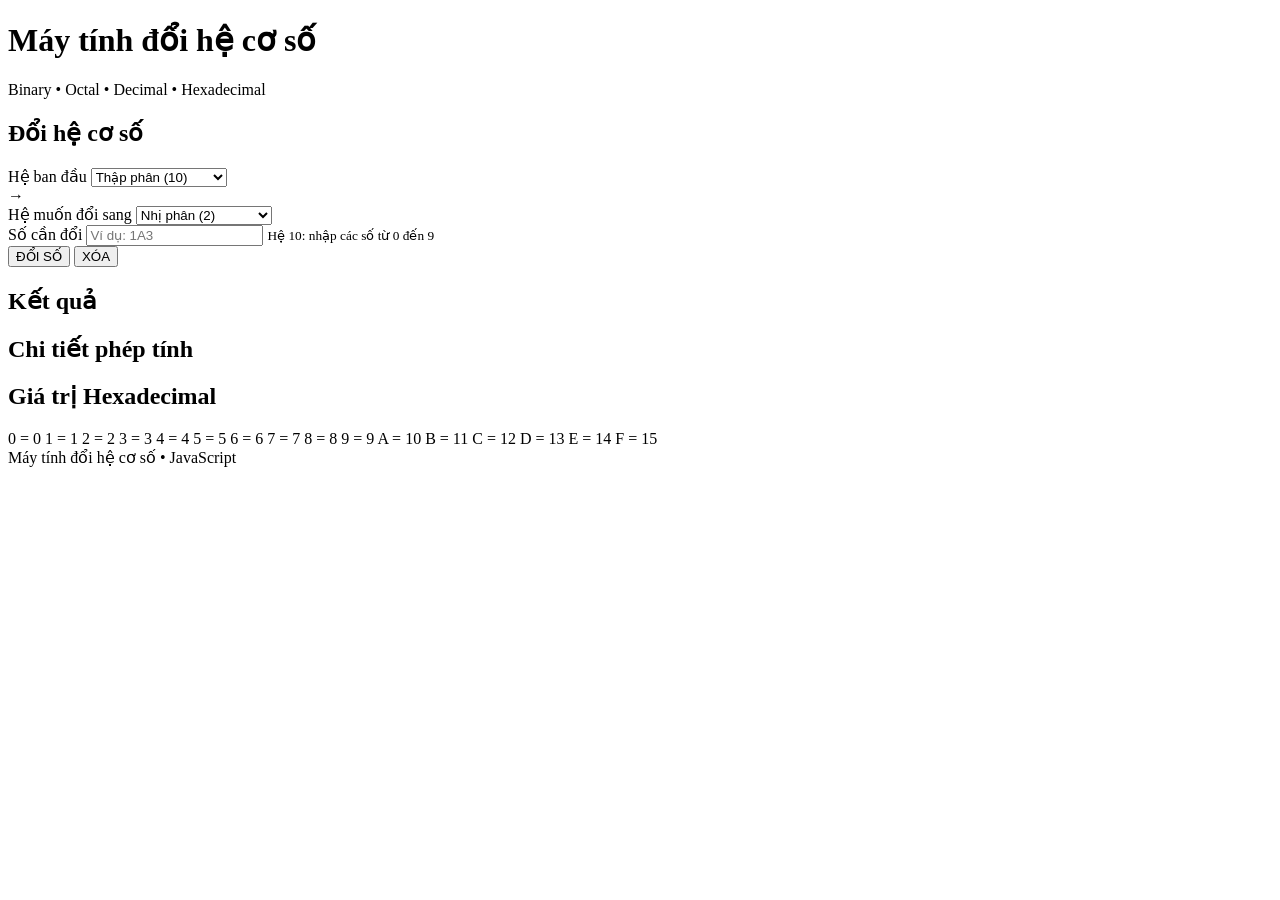
==== web/index.html @ c38a2375 "first commit" ====
<!DOCTYPE html>
<html lang="vi">
<head>
    <meta charset="UTF-8">
    <meta name="viewport" content="width=device-width, initial-scale=1.0">

    <title>Máy tính đổi hệ cơ số</title>

    <link rel="stylesheet" href="style.css">
</head>

<body>

<div class="container">

    <header>
        <h1>Máy tính đổi hệ cơ số</h1>
        <p>Binary • Octal • Decimal • Hexadecimal</p>
    </header>


    <main>

        <section class="card">

            <h2>Đổi hệ cơ số</h2>

            <div class="row">

                <div class="input-group">
                    <label>Hệ ban đầu</label>

                    <select id="sourceBase">
                        <option value="2">Nhị phân (2)</option>
                        <option value="8">Bát phân (8)</option>
                        <option value="10" selected>Thập phân (10)</option>
                        <option value="16">Thập lục phân (16)</option>
                    </select>
                </div>


                <div class="arrow">
                    →
                </div>


                <div class="input-group">
                    <label>Hệ muốn đổi sang</label>

                    <select id="targetBase">
                        <option value="2">Nhị phân (2)</option>
                        <option value="8">Bát phân (8)</option>
                        <option value="10">Thập phân (10)</option>
                        <option value="16">Thập lục phân (16)</option>
                    </select>
                </div>

            </div>


            <div class="input-group">

                <label>Số cần đổi</label>

                <input
                    type="text"
                    id="numberInput"
                    placeholder="Ví dụ: 1A3"
                    autocomplete="off"
                >

                <small id="hint">
                    Hệ 10: nhập các số từ 0 đến 9
                </small>

            </div>


            <button id="convertButton">
                ĐỔI SỐ
            </button>


            <button id="clearButton" class="secondary">
                XÓA
            </button>

        </section>


        <section id="errorBox" class="error hidden">
        </section>


        <section id="resultCard" class="card hidden">

            <h2>Kết quả</h2>

            <div id="result" class="result">
            </div>

        </section>


        <section id="stepsCard" class="card hidden">

            <h2>Chi tiết phép tính</h2>

            <div id="steps">
            </div>

        </section>


        <section class="card">

            <h2>Giá trị Hexadecimal</h2>

            <div class="hex-table">

                <span>0 = 0</span>
                <span>1 = 1</span>
                <span>2 = 2</span>
                <span>3 = 3</span>
                <span>4 = 4</span>
                <span>5 = 5</span>
                <span>6 = 6</span>
                <span>7 = 7</span>
                <span>8 = 8</span>
                <span>9 = 9</span>
                <span>A = 10</span>
                <span>B = 11</span>
                <span>C = 12</span>
                <span>D = 13</span>
                <span>E = 14</span>
                <span>F = 15</span>

            </div>

        </section>

    </main>


    <footer>
        Máy tính đổi hệ cơ số • JavaScript
    </footer>

</div>


<script src="script.js"></script>

</body>
</html>
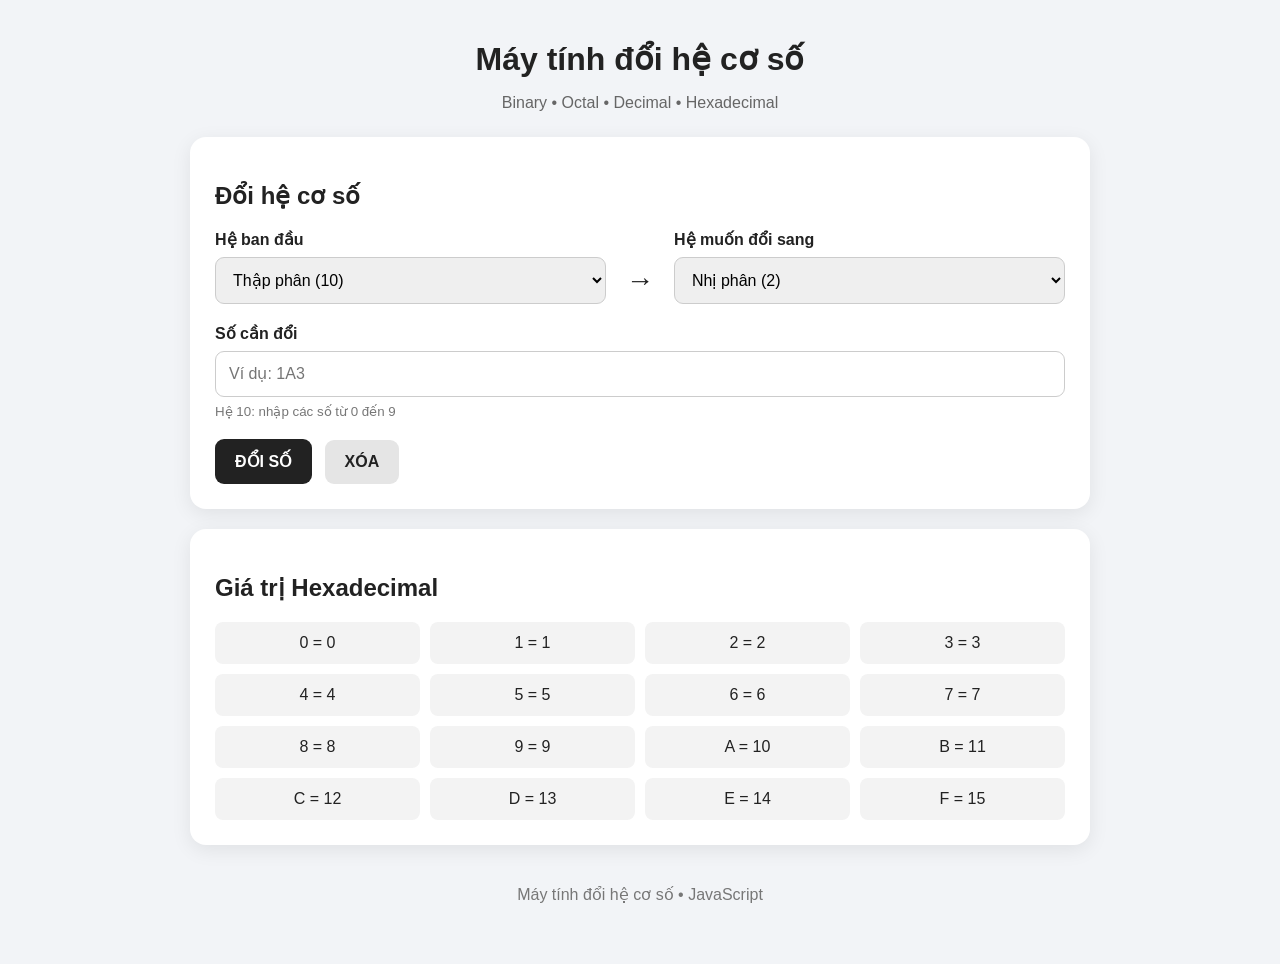
==== commit 074eec43: "Add PWA support" ====
--- a/web/index.html
+++ b/web/index.html
@@ -7,6 +7,13 @@
     <title>Máy tính đổi hệ cơ số</title>
 
     <link rel="stylesheet" href="style.css">
+    
+    <link rel="manifest" href="manifest.json">
+    <meta name="theme-color" content="#222222">
+    <meta name="mobile-web-app-capable" content="yes">
+    <meta name="apple-mobile-web-app-capable" content="yes">
+    <meta name="apple-mobile-web-app-status-bar-style" content="default">
+    <meta name="apple-mobile-web-app-title" content="Đổi hệ cơ số">
 </head>
 
 <body>
--- a/web/style.css
+++ b/web/style.css
@@ -0,0 +1,170 @@
+* {
+    box-sizing: border-box;
+}
+
+body {
+    margin: 0;
+    font-family: Arial, sans-serif;
+    background: #f2f4f7;
+    color: #222;
+}
+
+.container {
+    width: min(900px, 92%);
+    margin: 40px auto;
+}
+
+header {
+    text-align: center;
+    margin-bottom: 25px;
+}
+
+header h1 {
+    margin-bottom: 8px;
+}
+
+header p {
+    color: #666;
+}
+
+.card {
+    background: white;
+    border-radius: 16px;
+    padding: 25px;
+    margin-bottom: 20px;
+    box-shadow: 0 5px 20px rgba(0, 0, 0, 0.08);
+}
+
+.row {
+    display: flex;
+    align-items: end;
+    gap: 20px;
+}
+
+.input-group {
+    flex: 1;
+    margin-bottom: 20px;
+}
+
+label {
+    display: block;
+    font-weight: bold;
+    margin-bottom: 8px;
+}
+
+select,
+input {
+    width: 100%;
+    padding: 13px;
+    border: 1px solid #ccc;
+    border-radius: 9px;
+    font-size: 16px;
+}
+
+input:focus,
+select:focus {
+    outline: none;
+    border-color: #555;
+}
+
+.arrow {
+    font-size: 28px;
+    padding-bottom: 27px;
+}
+
+small {
+    display: block;
+    margin-top: 7px;
+    color: #777;
+}
+
+button {
+    border: none;
+    border-radius: 9px;
+    padding: 13px 20px;
+    font-size: 16px;
+    font-weight: bold;
+    cursor: pointer;
+    margin-right: 8px;
+}
+
+#convertButton {
+    background: #222;
+    color: white;
+}
+
+.secondary {
+    background: #e5e5e5;
+    color: #222;
+}
+
+.result {
+    font-size: 25px;
+    font-weight: bold;
+    text-align: center;
+    padding: 20px;
+    background: #f5f5f5;
+    border-radius: 10px;
+}
+
+.step {
+    padding: 12px 15px;
+    margin: 8px 0;
+    background: #f6f6f6;
+    border-radius: 8px;
+    font-family: monospace;
+    font-size: 16px;
+}
+
+.error {
+    background: #ffe5e5;
+    border: 1px solid #ff9999;
+    color: #a00000;
+    padding: 15px;
+    border-radius: 10px;
+    margin-bottom: 20px;
+}
+
+.hidden {
+    display: none;
+}
+
+.hex-table {
+    display: grid;
+    grid-template-columns: repeat(4, 1fr);
+    gap: 10px;
+}
+
+.hex-table span {
+    background: #f3f3f3;
+    padding: 12px;
+    border-radius: 8px;
+    text-align: center;
+}
+
+footer {
+    text-align: center;
+    color: #777;
+    padding: 20px;
+}
+
+
+@media (max-width: 650px) {
+
+    .row {
+        flex-direction: column;
+        gap: 0;
+    }
+
+    .arrow {
+        display: none;
+    }
+
+    .hex-table {
+        grid-template-columns: repeat(2, 1fr);
+    }
+
+    .card {
+        padding: 18px;
+    }
+}
